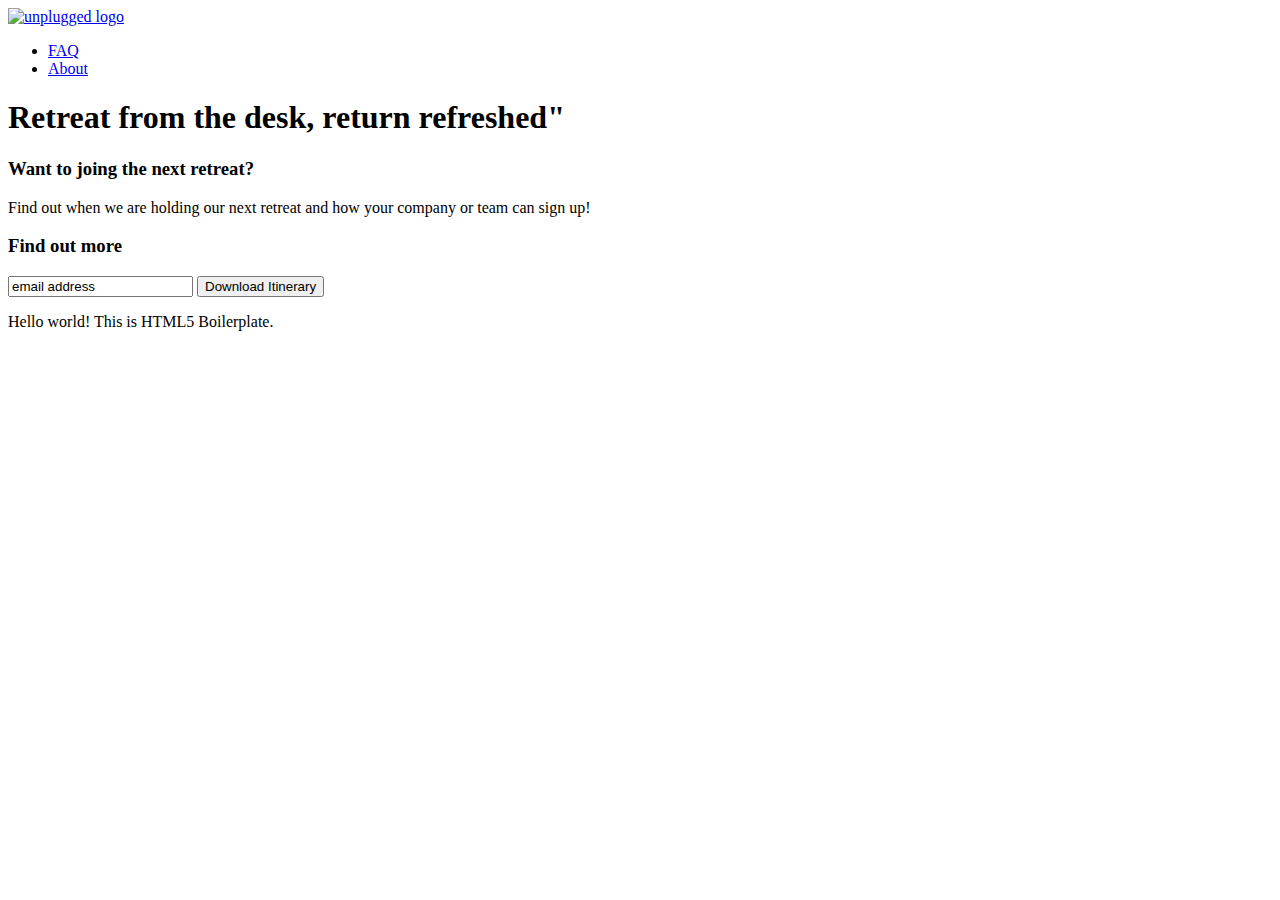
==== index.html @ 19c70c46 "Added basic site content" ====
<!doctype html>
<html class="no-js" lang="">

<head>
  <meta charset="utf-8">
  <title></title>
  <meta name="description" content="">
  <meta name="viewport" content="width=device-width, initial-scale=1, shrink-to-fit=no">

  <link rel="manifest" href="../site.webmanifest">
  <link rel="apple-touch-icon" href="../icon.png">
  <!-- Place favicon.ico in the root directory -->

  <link rel="stylesheet" href="../css/normalize.css">
  <link rel="stylesheet" href="../css/main.css">

  <meta name="theme-color" content="#fafafa">
</head>

<body>
  <header>
    <div class="content-wrapper">
      <a href="#"><img src="img/unplugged.logo.png" alt="unplugged logo"></a>
      <div class="header-divider"></div>
      <nav>
          <ul>
            <li><a href="faq/index.html" target="_blank">FAQ</a></li>
            <li><a href="about.index.html" target="_blank">About</a></li>
          </ul>
      </nav>
    </div>
  </header>

  <main>
    <section class="hero-area">
      <div class="content-wrapper">
        <h1>Retreat from the desk, return refreshed"</h1>
      </div>

    </section>

  <aside>

    <div class="content-wrapper">

      <div class="form-description">
        <h3>Want to joing the next retreat?</h3>
        <p>Find out when we are holding our next retreat and how your company or team can sign up!</p>
      </div>

      <div class="form">
        <h3>Find out more</h3>
        <input type="text" name="name" value="email address">
        <input type="button" value="Download Itinerary">
      </div>


    </div>
  </aside>
</main>

</main>

<footer>
  <div class="content-wrapper">
    <div class="footer-content">
      <div class="contact">
        <address>

        </address>
      </div>
    </div>
      <div class="social">
        <div class="social-icons">
          <p><a href=https://www.facebook.com/yoursite" target="_blank"></a></p>
        </div>
      </div>
    </div>
  </div>

  <div class="copyright">
  </div>
</footer>

  <!-- Add your site or application content here -->
  <p>Hello world! This is HTML5 Boilerplate.</p>
  <script src="../js/vendor/modernizr-3.11.2.min.js"></script>
  <script src="../js/plugins.js"></script>
  <script src="../js/main.js"></script>

  <!-- Google Analytics: change UA-XXXXX-Y to be your site's ID. -->
  <script>
    window.ga = function () { ga.q.push(arguments) }; ga.q = []; ga.l = +new Date;
    ga('create', 'UA-XXXXX-Y', 'auto'); ga('set', 'anonymizeIp', true); ga('set', 'transport', 'beacon'); ga('send', 'pageview')
  </script>
  <script src="https://www.google-analytics.com/analytics.js" async></script>
</body>

</html>
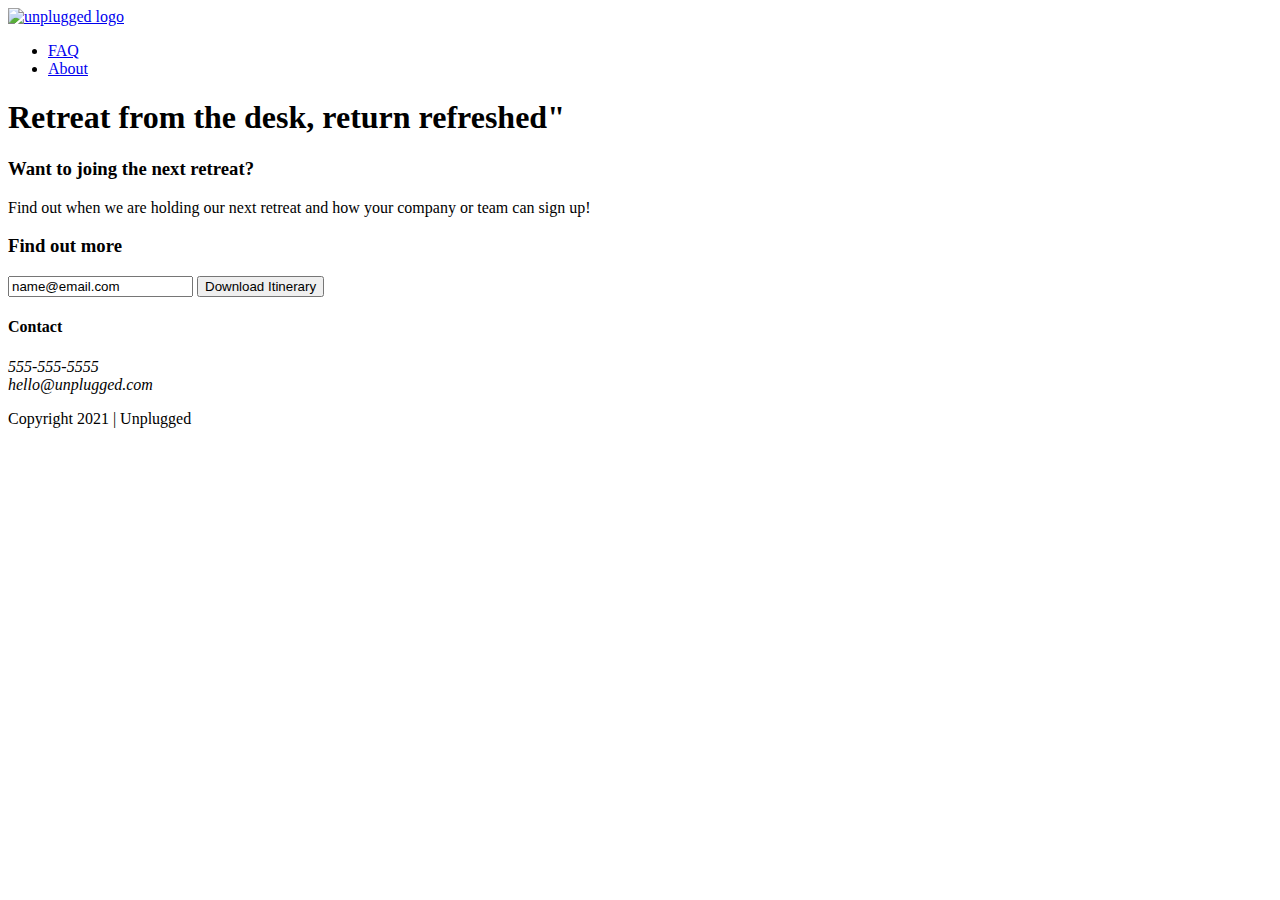
==== commit 52330668: "updated to match" ====
--- a/index.html
+++ b/index.html
@@ -3,7 +3,8 @@
 
 <head>
   <meta charset="utf-8">
-  <title></title>
+  <meta http-equiv="x-ua-compatible" content="ie=edge">
+  <title>Unplugged Retreat</title>
   <meta name="description" content="">
   <meta name="viewport" content="width=device-width, initial-scale=1, shrink-to-fit=no">
 
@@ -13,8 +14,6 @@
 
   <link rel="stylesheet" href="../css/normalize.css">
   <link rel="stylesheet" href="../css/main.css">
-
-  <meta name="theme-color" content="#fafafa">
 </head>
 
 <body>
@@ -50,14 +49,13 @@
 
       <div class="form">
         <h3>Find out more</h3>
-        <input type="text" name="name" value="email address">
+        <input type="text" name="name" value="name@email.com">
         <input type="button" value="Download Itinerary">
       </div>
 
 
     </div>
   </aside>
-</main>
 
 </main>
 
@@ -65,25 +63,37 @@
   <div class="content-wrapper">
     <div class="footer-content">
       <div class="contact">
+        <h4>Contact</h4>
         <address>
-
+          <p>
+            555-555-5555<br>
+            hello@unplugged.com
+          </p>
         </address>
       </div>
-    </div>
       <div class="social">
+        <h4<Social</h4>
         <div class="social-icons">
-          <p><a href=https://www.facebook.com/yoursite" target="_blank"></a></p>
+          <p>
+            <a href="https://www.facebook.com/Skillcrush/" target="_blank"></a>
+          </p>
+          <p>
+            <a href="https://twitter.com/Skillcrush" target="_blank"></a>
+          </p>
+          <p>
+            <a href="https://www.instagram.com/skillcrush/" target="_blank"></a>
+          </p>
         </div>
       </div>
     </div>
   </div>
 
   <div class="copyright">
+    <p>Copyright 2021 | Unplugged</p>
   </div>
 </footer>
 
   <!-- Add your site or application content here -->
-  <p>Hello world! This is HTML5 Boilerplate.</p>
   <script src="../js/vendor/modernizr-3.11.2.min.js"></script>
   <script src="../js/plugins.js"></script>
   <script src="../js/main.js"></script>
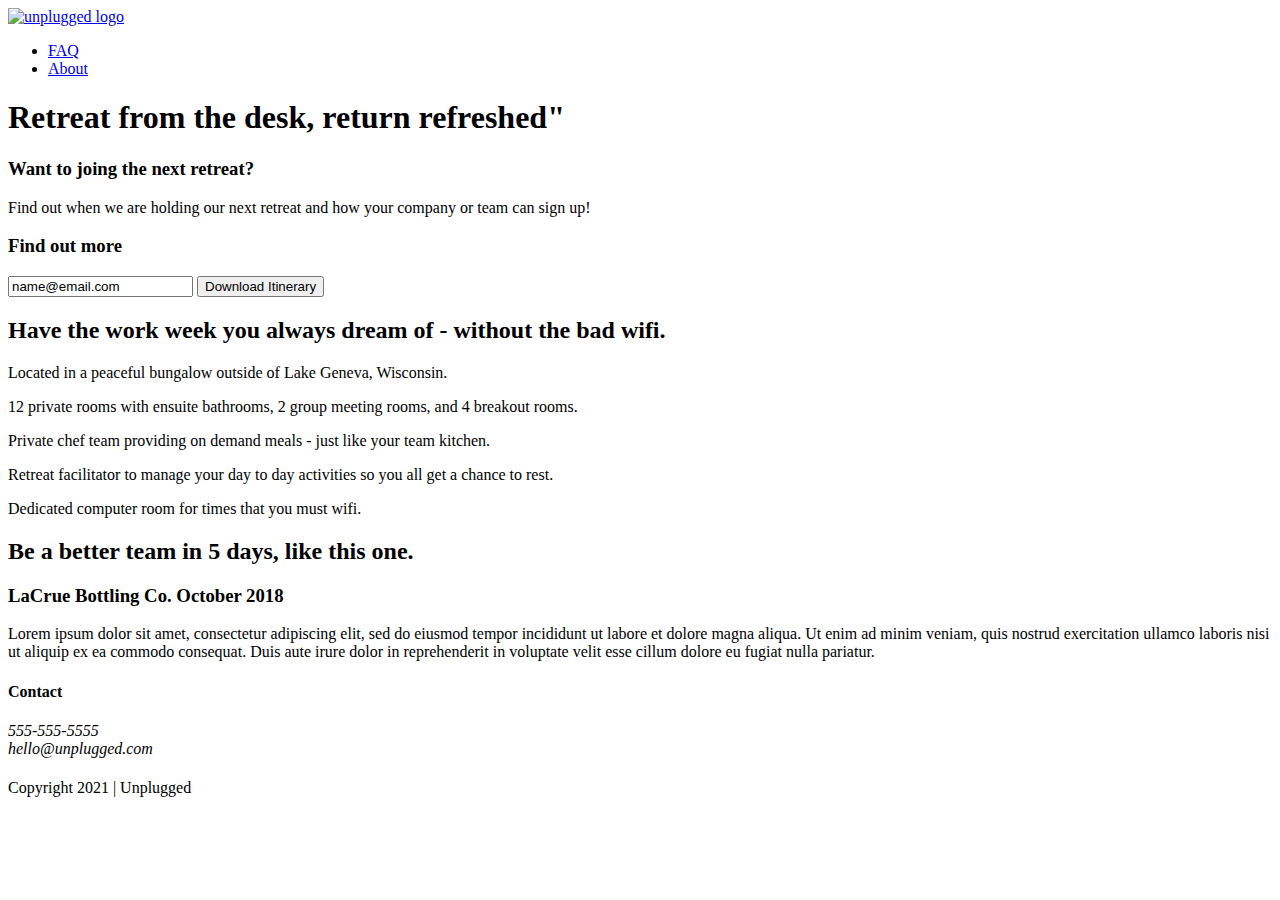
==== commit 8b058c71: "updated about page" ====
--- a/index.html
+++ b/index.html
@@ -10,7 +10,6 @@
 
   <link rel="manifest" href="../site.webmanifest">
   <link rel="apple-touch-icon" href="../icon.png">
-  <!-- Place favicon.ico in the root directory -->
 
   <link rel="stylesheet" href="../css/normalize.css">
   <link rel="stylesheet" href="../css/main.css">
@@ -19,7 +18,8 @@
 <body>
   <header>
     <div class="content-wrapper">
-      <a href="#"><img src="img/unplugged.logo.png" alt="unplugged logo"></a>
+      <a href="#">
+        <img src="" alt="unplugged logo"></a>
       <div class="header-divider"></div>
       <nav>
           <ul>
@@ -35,27 +35,80 @@
       <div class="content-wrapper">
         <h1>Retreat from the desk, return refreshed"</h1>
       </div>
-
     </section>
 
   <aside>
-
     <div class="content-wrapper">
-
       <div class="form-description">
         <h3>Want to joing the next retreat?</h3>
         <p>Find out when we are holding our next retreat and how your company or team can sign up!</p>
       </div>
-
       <div class="form">
         <h3>Find out more</h3>
         <input type="text" name="name" value="name@email.com">
         <input type="button" value="Download Itinerary">
       </div>
-
-
     </div>
   </aside>
+
+  <section class="features">
+    <div class="content-wrapper">
+      <h2>Have the work week you always dream of - without the bad wifi.</h2>
+      <div class="features-items">
+        <article>
+          <p class="fontawesome-icon">
+          </p>
+          <p class="features-item-description">
+            Located in a peaceful bungalow outside of Lake Geneva, Wisconsin.
+          </p>
+        </article>
+      <article>
+        <p class="fontawesome-icon">
+        </p>
+        <p class="features-item-description">
+          12 private rooms with ensuite bathrooms, 2 group meeting rooms, and 4 breakout rooms.
+        </p>
+      </article>
+        <p class="fontawesome-icon">
+        </p>
+        <p class="features-item-description">
+          Private chef team providing on demand meals - just like your team kitchen.
+        </p>
+      </article>
+      <article>
+        <p class="fontawesome-icon">
+        </p>
+        <p class="features-item-description">
+          Retreat facilitator to manage your day to day activities so you all get a chance to rest.
+        </p>
+      </article>
+      <article>
+        <p class="fontawesome-icon">
+        </p>
+        <p class="features-item-description">
+          Dedicated computer room for times that you must wifi.
+        </p>
+      </article>
+    </div>
+  </div>
+</section>
+
+<section-class="reviews">
+  <div class="content-wrapper">
+    <h2>Be a better team in 5 days, like this one.</h2>
+    <article>
+      <div>
+        <h3>LaCrue Bottling Co. October 2018</h3>
+        <p>
+          Lorem ipsum dolor sit amet, consectetur adipiscing elit, sed do eiusmod tempor incididunt ut labore et
+          dolore magna aliqua. Ut enim ad minim veniam, quis nostrud exercitation ullamco laboris nisi ut aliquip
+          ex ea commodo consequat. Duis aute irure dolor in reprehenderit in voluptate velit esse cillum dolore eu
+          fugiat nulla pariatur.
+        </p>
+      </div>
+    </article>
+  </div>
+</section>
 
 </main>
 
@@ -72,7 +125,7 @@
         </address>
       </div>
       <div class="social">
-        <h4<Social</h4>
+        <h4><Social</h4>
         <div class="social-icons">
           <p>
             <a href="https://www.facebook.com/Skillcrush/" target="_blank"></a>
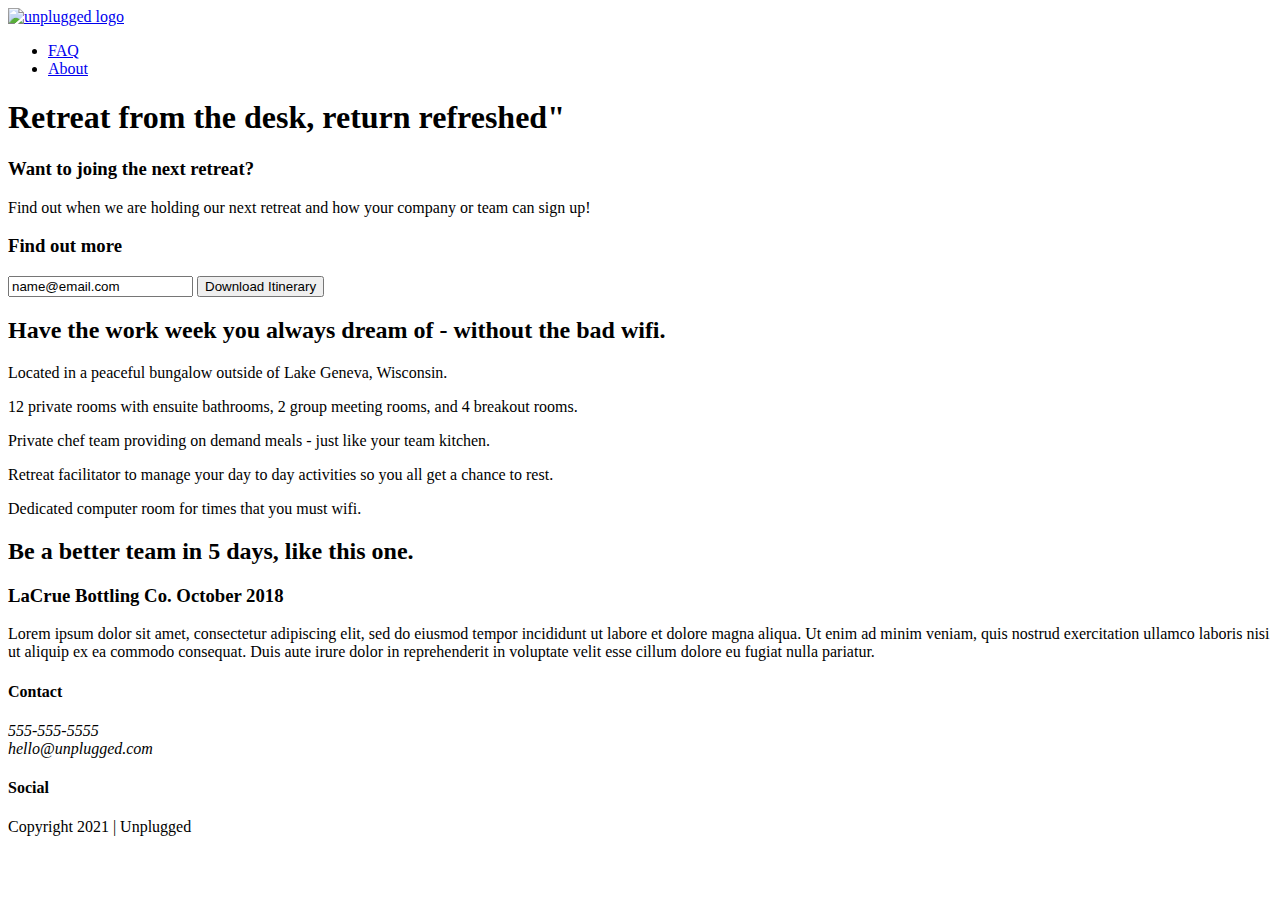
==== commit aa1bfda7: "updated index" ====
--- a/index.html
+++ b/index.html
@@ -125,7 +125,7 @@
         </address>
       </div>
       <div class="social">
-        <h4><Social</h4>
+        <h4>Social</h4>
         <div class="social-icons">
           <p>
             <a href="https://www.facebook.com/Skillcrush/" target="_blank"></a>
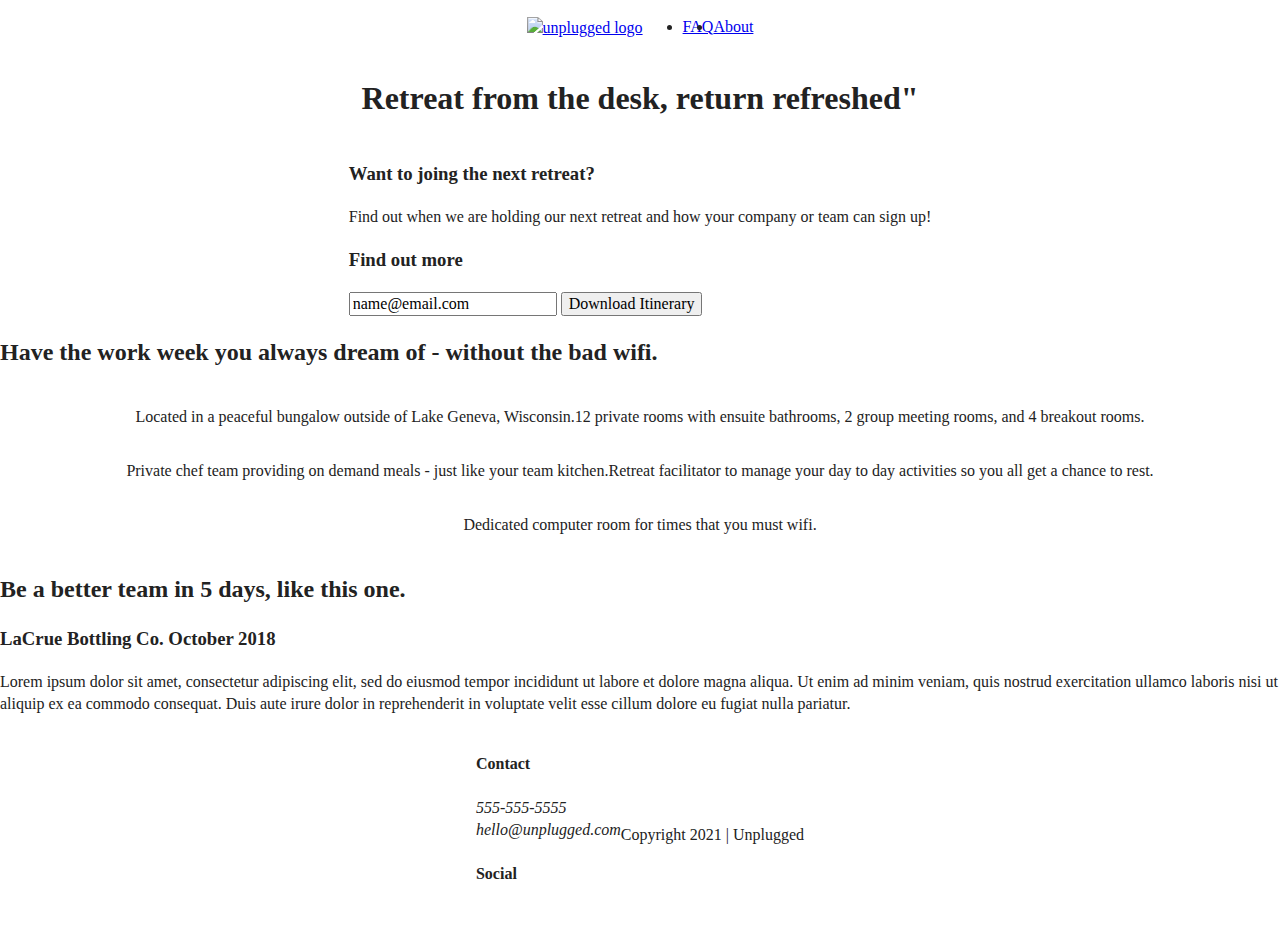
==== commit 2c3cb4e7: "updated index.html" ====
--- a/index.html
+++ b/index.html
@@ -8,11 +8,11 @@
   <meta name="description" content="">
   <meta name="viewport" content="width=device-width, initial-scale=1, shrink-to-fit=no">
 
-  <link rel="manifest" href="../site.webmanifest">
-  <link rel="apple-touch-icon" href="../icon.png">
+  <link rel="manifest" href="site.webmanifest">
+  <link rel="apple-touch-icon" href="icon.png">
 
-  <link rel="stylesheet" href="../css/normalize.css">
-  <link rel="stylesheet" href="../css/main.css">
+  <link rel="stylesheet" href="css/normalize.css">
+  <link rel="stylesheet" href="css/main.css">
 </head>
 
 <body>
@@ -146,17 +146,29 @@
   </div>
 </footer>
 
-  <!-- Add your site or application content here -->
-  <script src="../js/vendor/modernizr-3.11.2.min.js"></script>
-  <script src="../js/plugins.js"></script>
-  <script src="../js/main.js"></script>
+
+  <script src="js/vendor/modernizr-3.6.0.min.js"></script>
+  <script src="https://code.jquery.com/jquery-3.3.1.min.js" integrity="sha256-FgpCb/KJQlLNfOu91ta32o/NMZxltwRo8QtmkMRdAu8="
+    crossorigin="anonymous"></script>
+  <script>
+    window.jQuery || document.write('<script src="js/vendor/jquery-3.3.1.min.js"><\/script>')
+
+  </script>
+  <script src="js/plugins.js"></script>
+  <script src="js/main.js"></script>
 
   <!-- Google Analytics: change UA-XXXXX-Y to be your site's ID. -->
   <script>
-    window.ga = function () { ga.q.push(arguments) }; ga.q = []; ga.l = +new Date;
-    ga('create', 'UA-XXXXX-Y', 'auto'); ga('set', 'anonymizeIp', true); ga('set', 'transport', 'beacon'); ga('send', 'pageview')
+    window.ga = function () {
+      ga.q.push(arguments)
+    };
+    ga.q = [];
+    ga.l = +new Date;
+    ga('create', 'UA-XXXXX-Y', 'auto');
+    ga('send', 'pageview')
+
   </script>
-  <script src="https://www.google-analytics.com/analytics.js" async></script>
+  <script src="https://www.google-analytics.com/analytics.js" async defer></script>
 </body>
 
 </html>
--- a/css/main.css
+++ b/css/main.css
@@ -0,0 +1,384 @@
+/*! HTML5 Boilerplate v6.1.0 | MIT License | https://html5boilerplate.com/ */
+
+/*
+ * What follows is the result of much research on cross-browser styling.
+ * Credit left inline and big thanks to Nicolas Gallagher, Jonathan Neal,
+ * Kroc Camen, and the H5BP dev community and team.
+ */
+
+/* ==========================================================================
+   Base styles: opinionated defaults
+   ========================================================================== */
+
+html {
+  color: #222;
+  font-size: 1em;
+  line-height: 1.4;
+}
+
+/*
+ * Remove text-shadow in selection highlight:
+ * https://twitter.com/miketaylr/status/12228805301
+ *
+ * Vendor-prefixed and regular ::selection selectors cannot be combined:
+ * https://stackoverflow.com/a/16982510/7133471
+ *
+ * Customize the background color to match your design.
+ */
+
+::-moz-selection {
+  background: #b3d4fc;
+  text-shadow: none;
+}
+
+::selection {
+  background: #b3d4fc;
+  text-shadow: none;
+}
+
+/*
+ * A better looking default horizontal rule
+ */
+
+hr {
+  display: block;
+  height: 1px;
+  border: 0;
+  border-top: 1px solid #ccc;
+  margin: 1em 0;
+  padding: 0;
+}
+
+/*
+ * Remove the gap between audio, canvas, iframes,
+ * images, videos and the bottom of their containers:
+ * https://github.com/h5bp/html5-boilerplate/issues/440
+ */
+
+audio,
+canvas,
+iframe,
+img,
+svg,
+video {
+  vertical-align: middle;
+}
+
+/*
+ * Remove default fieldset styles.
+ */
+
+fieldset {
+  border: 0;
+  margin: 0;
+  padding: 0;
+}
+
+/*
+ * Allow only vertical resizing of textareas.
+ */
+
+textarea {
+  resize: vertical;
+}
+
+/* ==========================================================================
+   Browser Upgrade Prompt
+   ========================================================================== */
+
+.browserupgrade {
+  margin: 0.2em 0;
+  background: #ccc;
+  color: #000;
+  padding: 0.2em 0;
+}
+
+/* ==========================================================================
+   Author's custom styles
+   ========================================================================== */
+
+/* -------------------- Base Header - Footer Styles -------------------- */
+
+header,
+footer {
+  display: flex;
+  justify-content: center;
+  align-items: center;
+  flex-flow: row wrap;
+}
+
+header .content-wrapper {
+  display: flex;
+  justify-content: center;
+  align-items: center;
+  flex-flow: row wrap;
+}
+
+header nav {
+  display: flex;
+  justify-content: space-around;
+  align-items: center;
+  flex-flow: row wrap;
+}
+
+header nav ul {
+  display: flex;
+  justify-content: space-around;
+}
+
+footer .social-icons {
+  display: flex;
+  justify-content: space-around;
+  align-items: center;
+}
+
+footer .social-icons p {
+  display: flex;
+  justify-content: center;
+  align-items: center;
+}
+
+
+/* -------------------- Mobile Styles - Homepage -------------------- */
+
+/* Hero Area */
+
+.hero-area {
+  display: flex;
+  justify-content: center;
+  flex-flow: row wrap;
+}
+
+/* Aside */
+
+aside {
+  display: flex;
+  justify-content: center;
+  align-items: center;
+  flex-flow: row wrap;
+}
+
+/* Features */
+
+.features {
+  display: flex;
+  justify-content: center;
+  flex-flow: row wrap;
+}
+
+.features .features-items {
+  display: flex;
+  justify-content: center;
+  align-items: center;
+  flex-flow: row wrap;
+}
+
+/* Reviews */
+
+.reviews {
+  display: flex;
+  justify-content: center;
+  flex-flow: row wrap;
+}
+
+/* ==========================================================================
+   About Page
+   ========================================================================== */
+
+.mission {
+  display: flex;
+  justify-content: center;
+  align-items: center;
+  flex-flow: row wrap;
+}
+
+.contact-section {
+  display: flex;
+  justify-content: center;
+  align-items: center;
+  flex-flow: row wrap;
+}
+
+/* ==========================================================================
+   FAQ Page
+   ========================================================================== */
+
+.faq {
+  display: flex;
+  justify-content: center;
+  align-items: center;
+  flex-flow: row wrap;
+}
+
+.faq .content-wrapper {
+  display: flex;
+  justify-content: center;
+  align-items: center;
+  flex-flow: row wrap;
+}
+
+/* ==========================================================================
+   Helper classes
+   ========================================================================== */
+
+/*
+ * Hide visually and from screen readers
+ */
+
+.hidden {
+  display: none !important;
+}
+
+/*
+ * Hide only visually, but have it available for screen readers:
+ * https://snook.ca/archives/html_and_css/hiding-content-for-accessibility
+ *
+ * 1. For long content, line feeds are not interpreted as spaces and small width
+ *    causes content to wrap 1 word per line:
+ *    https://medium.com/@jessebeach/beware-smushed-off-screen-accessible-text-5952a4c2cbfe
+ */
+
+.visuallyhidden {
+  border: 0;
+  clip: rect(0 0 0 0);
+  height: 1px;
+  margin: -1px;
+  overflow: hidden;
+  padding: 0;
+  position: absolute;
+  width: 1px;
+  white-space: nowrap;
+  /* 1 */
+}
+
+/*
+ * Extends the .visuallyhidden class to allow the element
+ * to be focusable when navigated to via the keyboard:
+ * https://www.drupal.org/node/897638
+ */
+
+.visuallyhidden.focusable:active,
+.visuallyhidden.focusable:focus {
+  clip: auto;
+  height: auto;
+  margin: 0;
+  overflow: visible;
+  position: static;
+  width: auto;
+  white-space: inherit;
+}
+
+/*
+ * Hide visually and from screen readers, but maintain layout
+ */
+
+.invisible {
+  visibility: hidden;
+}
+
+/*
+ * Clearfix: contain floats
+ *
+ * For modern browsers
+ * 1. The space content is one way to avoid an Opera bug when the
+ *    `contenteditable` attribute is included anywhere else in the document.
+ *    Otherwise it causes space to appear at the top and bottom of elements
+ *    that receive the `clearfix` class.
+ * 2. The use of `table` rather than `block` is only necessary if using
+ *    `:before` to contain the top-margins of child elements.
+ */
+
+.clearfix:before,
+.clearfix:after {
+  content: " ";
+  /* 1 */
+  display: table;
+  /* 2 */
+}
+
+.clearfix:after {
+  clear: both;
+}
+
+/* ==========================================================================
+   EXAMPLE Media Queries for Responsive Design.
+   These examples override the primary ('mobile first') styles.
+   Modify as content requires.
+   ========================================================================== */
+
+@media only screen and (min-width: 35em) {
+  /* Style adjustments for viewports that meet the condition */
+}
+
+@media print,
+(-webkit-min-device-pixel-ratio: 1.25),
+(min-resolution: 1.25dppx),
+(min-resolution: 120dpi) {
+  /* Style adjustments for high resolution devices */
+}
+
+/* ==========================================================================
+   Print styles.
+   Inlined to avoid the additional HTTP request:
+   https://www.phpied.com/delay-loading-your-print-css/
+   ========================================================================== */
+
+@media print {
+  *,
+  *:before,
+  *:after {
+    background: transparent !important;
+    color: #000 !important;
+    /* Black prints faster */
+    -webkit-box-shadow: none !important;
+    box-shadow: none !important;
+    text-shadow: none !important;
+  }
+  a,
+  a:visited {
+    text-decoration: underline;
+  }
+  a[href]:after {
+    content: " (" attr(href) ")";
+  }
+  abbr[title]:after {
+    content: " (" attr(title) ")";
+  }
+  /*
+     * Don't show links that are fragment identifiers,
+     * or use the `javascript:` pseudo protocol
+     */
+  a[href^="#"]:after,
+  a[href^="javascript:"]:after {
+    content: "";
+  }
+  pre {
+    white-space: pre-wrap !important;
+  }
+  pre,
+  blockquote {
+    border: 1px solid #999;
+    page-break-inside: avoid;
+  }
+  /*
+     * Printing Tables:
+     * http://css-discuss.incutio.com/wiki/Printing_Tables
+     */
+  thead {
+    display: table-header-group;
+  }
+  tr,
+  img {
+    page-break-inside: avoid;
+  }
+  p,
+  h2,
+  h3 {
+    orphans: 3;
+    widows: 3;
+  }
+  h2,
+  h3 {
+    page-break-after: avoid;
+  }
+}
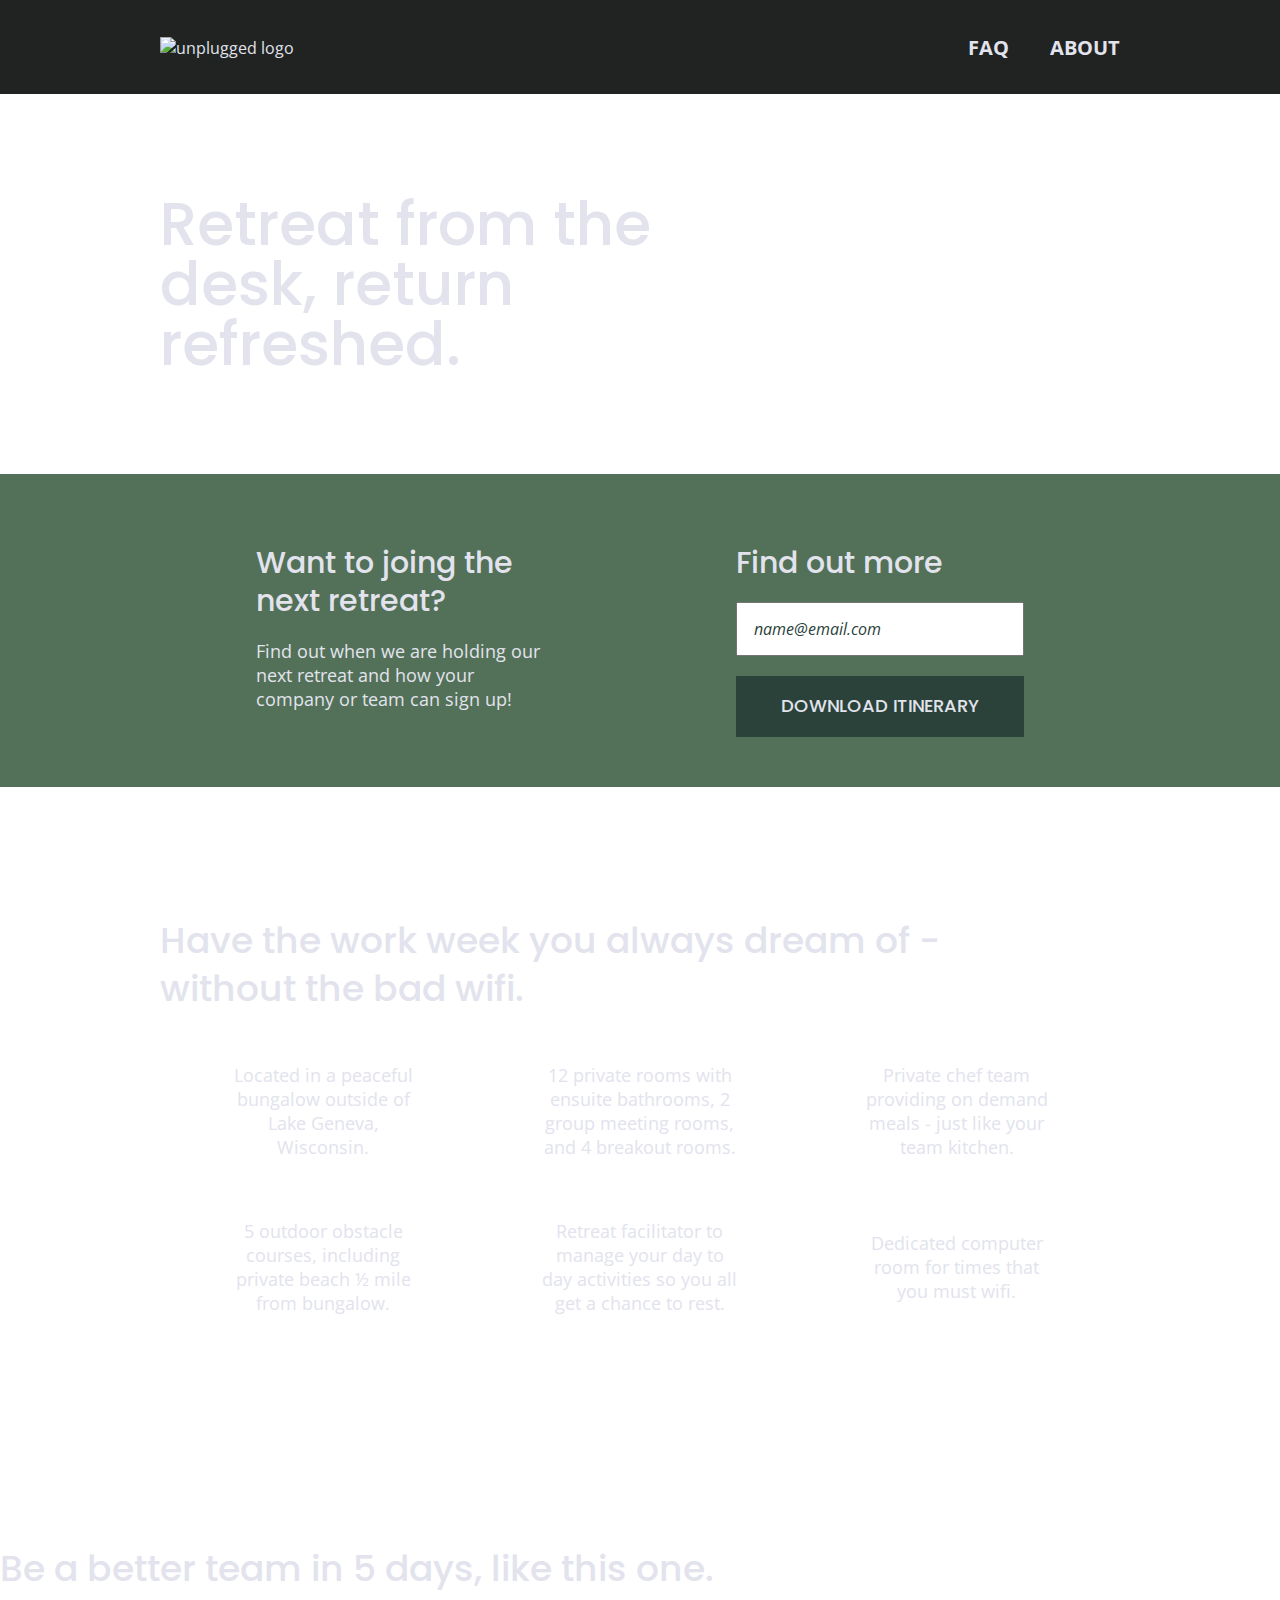
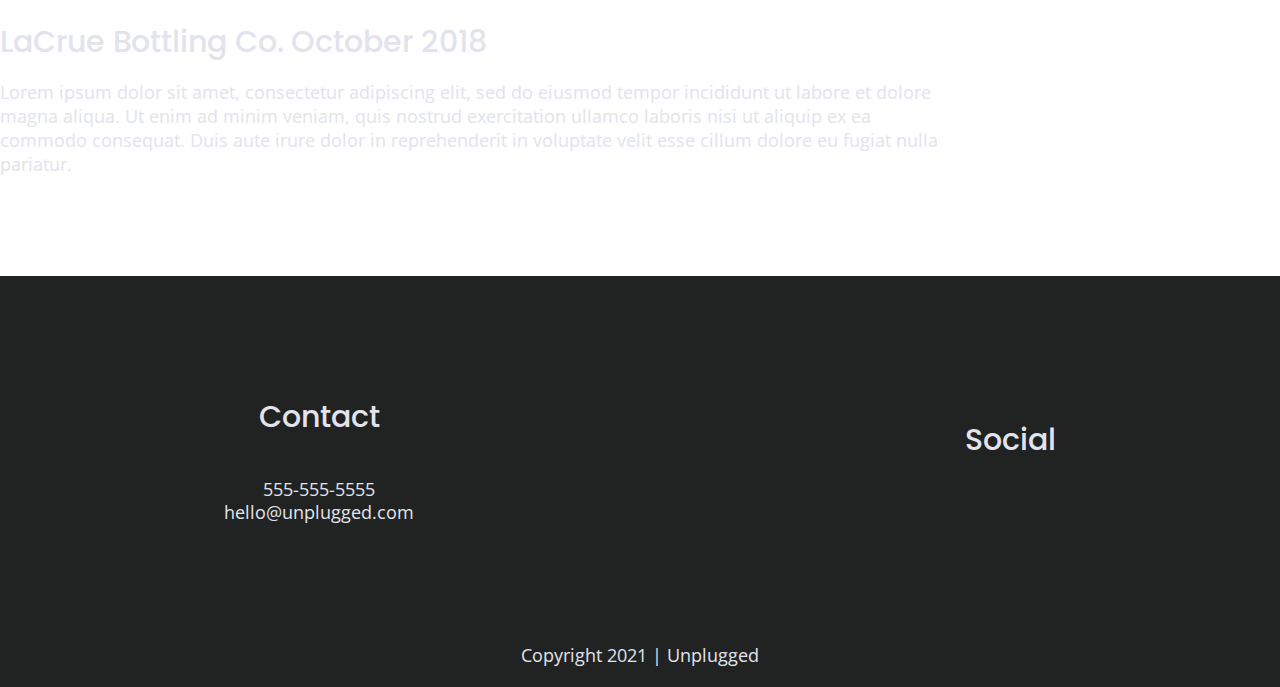
==== commit 2b87325b: "Adding Images" ====
--- a/index.html
+++ b/index.html
@@ -10,7 +10,9 @@
 
   <link rel="manifest" href="site.webmanifest">
   <link rel="apple-touch-icon" href="icon.png">
-
+  <!-- Place favicon.ico in the root directory -->
+  <!-- Google Fonts -->
+  <link href="https://fonts.googleapis.com/css?family=Open+Sans:400,700|Poppins:500,700" rel="stylesheet">
   <link rel="stylesheet" href="css/normalize.css">
   <link rel="stylesheet" href="css/main.css">
 </head>
@@ -19,21 +21,23 @@
   <header>
     <div class="content-wrapper">
       <a href="#">
-        <img src="" alt="unplugged logo"></a>
+        <img src="" alt="unplugged logo">
+      </a>
       <div class="header-divider"></div>
       <nav>
           <ul>
             <li><a href="faq/index.html" target="_blank">FAQ</a></li>
-            <li><a href="about.index.html" target="_blank">About</a></li>
+            <li><a href="about/index.html" target="_blank">About</a></li>
           </ul>
       </nav>
     </div>
   </header>
 
   <main>
+
     <section class="hero-area">
       <div class="content-wrapper">
-        <h1>Retreat from the desk, return refreshed"</h1>
+        <h1>Retreat from the desk, return refreshed.</h1>
       </div>
     </section>
 
@@ -48,7 +52,7 @@
         <input type="text" name="name" value="name@email.com">
         <input type="button" value="Download Itinerary">
       </div>
-    </div>
+    </div> <!-- aside content wrapper ends -->
   </aside>
 
   <section class="features">
@@ -62,25 +66,33 @@
             Located in a peaceful bungalow outside of Lake Geneva, Wisconsin.
           </p>
         </article>
-      <article>
-        <p class="fontawesome-icon">
-        </p>
-        <p class="features-item-description">
-          12 private rooms with ensuite bathrooms, 2 group meeting rooms, and 4 breakout rooms.
-        </p>
-      </article>
-        <p class="fontawesome-icon">
-        </p>
-        <p class="features-item-description">
-          Private chef team providing on demand meals - just like your team kitchen.
-        </p>
-      </article>
-      <article>
-        <p class="fontawesome-icon">
-        </p>
-        <p class="features-item-description">
-          Retreat facilitator to manage your day to day activities so you all get a chance to rest.
-        </p>
+        <article>
+          <p class="fontawesome-icon">
+          </p>
+          <p class="features-item-description">
+            12 private rooms with ensuite bathrooms, 2 group meeting rooms, and 4 breakout rooms.
+          </p>
+        </article>
+        <article>
+          <p class="fontawesome-icon">
+          </p>
+          <p class="features-item-description">
+            Private chef team providing on demand meals - just like your team kitchen.
+          </p>
+        </article>
+        <article>
+          <p class="fontawesome-icon">
+          </p>
+          <p class="features-item-description">
+            5 outdoor obstacle courses, including private beach ½ mile from bungalow.
+          </p>
+        </article>
+        <article>
+          <p class="fontawesome-icon">
+          </p>
+          <p class="features-item-description">
+            Retreat facilitator to manage your day to day activities so you all get a chance to rest.
+          </p>
       </article>
       <article>
         <p class="fontawesome-icon">
@@ -110,7 +122,7 @@
   </div>
 </section>
 
-</main>
+</main> <!-- main wrapper -->
 
 <footer>
   <div class="content-wrapper">
@@ -138,9 +150,9 @@
           </p>
         </div>
       </div>
-    </div>
+    </div> <!-- footer content ends -->
   </div>
-
+  <!--footer content-wrapper ends-->
   <div class="copyright">
     <p>Copyright 2021 | Unplugged</p>
   </div>
--- a/css/main.css
+++ b/css/main.css
@@ -97,24 +97,92 @@
    Author's custom styles
    ========================================================================== */
 
+/* General Styles */
+
+html {
+	font-size: 16px;
+}
+
+body {
+  font-size: 1em;
+  font-family: 'Open Sans', sans-serif;
+  color: #e2e3ed;
+  text-align: left;
+}
+
+ul,
+ol {
+  list-style-type: none;
+}
+
+a {
+  color: #e2e3ed;
+  text-decoration: none;
+}
+
+h2 {
+  font-family: 'Poppins', sans-serif;
+  font-weight: 500;
+  font-size: 1.875em;
+}
+
+h3,
+h4 {
+  font-family: 'Poppins', sans-serif;
+  font-weight: 500;
+  font-size: 1.125em;
+  margin: 20px 0;
+}
+
+p {
+  font-size: .875em;
+  line-height: 1.285;
+}
+
+address {
+ font-style: normal;
+}
+
+.content-wrapper {
+  width: 90%;
+  margin: 50px 0;
+}
+
 /* -------------------- Base Header - Footer Styles -------------------- */
 
 header,
 footer {
-  display: flex;
-  justify-content: center;
-  align-items: center;
-  flex-flow: row wrap;
+  background-color: #202322;
+  display: flex;
+  justify-content: center;
+  align-items: center;
+  flex-flow: row wrap;
+}
+
+header {
+  padding: 15px 0;
 }
 
 header .content-wrapper {
-  display: flex;
-  justify-content: center;
-  align-items: center;
-  flex-flow: row wrap;
+  margin: 0;
+  display: flex;
+  justify-content: center;
+  align-items: center;
+  flex-flow: row wrap;
+}
+
+.header-divider {
+  background: #3a3a3a;
+  height: 1px;
+  width: 100%;
+  margin: 10px 0 20px 0;
 }
 
 header nav {
+  width: 60%;
+  font-size: 1.125em;
+  font-weight: 700;
+  text-transform: uppercase;
   display: flex;
   justify-content: space-around;
   align-items: center;
@@ -122,10 +190,33 @@
 }
 
 header nav ul {
+  width: 100%;
   display: flex;
   justify-content: space-around;
 }
 
+header nav ul li {
+  font-size: 1.125em;
+}
+
+footer {
+  text-align: center;
+  flex-direction: column;
+}
+
+footer p {
+  margin: 0;
+}
+
+footer .content-wrapper {
+  width: 55%;
+  margin: 50px 0;
+}
+
+footer .contact {
+  margin-bottom: 50px;
+}
+
 footer .social-icons {
   display: flex;
   justify-content: space-around;
@@ -138,6 +229,9 @@
   align-items: center;
 }
 
+footer .copyright {
+  margin: 20px 0;
+}
 
 /* -------------------- Mobile Styles - Homepage -------------------- */
 
@@ -149,13 +243,47 @@
   flex-flow: row wrap;
 }
 
+.hero-area h1 {
+  font-size: 2.25em;
+  font-family: 'Poppins', Helvetica, Arial, sans-serif;
+  font-weight: 500;
+  line-height: 1.2;
+}
+
 /* Aside */
 
 aside {
-  display: flex;
-  justify-content: center;
-  align-items: center;
-  flex-flow: row wrap;
+  background-color: #527158;
+  display: flex;
+  justify-content: center;
+  align-items: center;
+  flex-flow: row wrap;
+}
+
+aside .form{
+  margin-top: 30px;
+}
+
+input[type=text] {
+  box-sizing: border-box;
+  width: 100%;
+  color: #2a423a;
+  font-style: italic;
+  padding: 1em;
+}
+
+input[type=button] {
+  width: 100%;
+  padding: 20px 0;
+  margin-top: 20px;
+  background-color: #2a423a;
+  font-family: 'Poppins', Helvetica, Arial, sans-serif;
+  font-weight: 500;
+  font-size: 1.125em;
+  color: #e2e3ed;
+  border: none;
+  text-align: center;
+  text-transform: uppercase;
 }
 
 /* Features */
@@ -166,6 +294,15 @@
   flex-flow: row wrap;
 }
 
+.features h2 {
+  margin-bottom: 60px;
+}
+
+.features article {
+  width: 63%;
+  margin: 30px 0;
+}
+
 .features .features-items {
   display: flex;
   justify-content: center;
@@ -173,12 +310,28 @@
   flex-flow: row wrap;
 }
 
+.features p {
+  text-align: center;
+  margin: 0;
+}
+
 /* Reviews */
 
 .reviews {
-  display: flex;
-  justify-content: center;
-  flex-flow: row wrap;
+  background-color: #2a423a;
+  display: flex;
+  justify-content: center;
+  flex-flow: row wrap;
+}
+
+.reviews h2 {
+  margin-bottom: 40px;
+  line-height: 1;
+}
+
+.reviews h3 {
+  width: 55%;
+  margin: 20px 0;
 }
 
 /* ==========================================================================
@@ -186,6 +339,7 @@
    ========================================================================== */
 
 .mission {
+  background-color: #527158;
   display: flex;
   justify-content: center;
   align-items: center;
@@ -193,10 +347,15 @@
 }
 
 .contact-section {
-  display: flex;
-  justify-content: center;
-  align-items: center;
-  flex-flow: row wrap;
+  background-color: #2a423a;
+  display: flex;
+  justify-content: center;
+  align-items: center;
+  flex-flow: row wrap;
+}
+
+.contact-content p {
+  margin: 0;
 }
 
 /* ==========================================================================
@@ -204,6 +363,7 @@
    ========================================================================== */
 
 .faq {
+  background-color: #527158;
   display: flex;
   justify-content: center;
   align-items: center;
@@ -211,10 +371,24 @@
 }
 
 .faq .content-wrapper {
-  display: flex;
-  justify-content: center;
-  align-items: center;
-  flex-flow: row wrap;
+  margin: 50px 0 0 0;
+  display: flex;
+  justify-content: center;
+  align-items: center;
+  flex-flow: row wrap;
+}
+
+.faq h2 {
+  margin-bottom: 40px;
+  line-height: 1;
+}
+
+.faq-content {
+  margin-bottom: 50px;
+}
+
+.faq-content h4 {
+  line-height: 1.333;
 }
 
 /* ==========================================================================
@@ -306,15 +480,286 @@
    Modify as content requires.
    ========================================================================== */
 
-@media only screen and (min-width: 35em) {
-  /* Style adjustments for viewports that meet the condition */
-}
-
-@media print,
-(-webkit-min-device-pixel-ratio: 1.25),
-(min-resolution: 1.25dppx),
-(min-resolution: 120dpi) {
-  /* Style adjustments for high resolution devices */
+@media only screen and (min-width:768px) {
+  /*Tablet styles here*/
+
+  /* General styles */
+  .content-wrapper {
+    max-width: 640px;
+    margin: 100px 0;
+  }
+
+  h2 {
+    font-size: 2.25em;
+    line-height: 1.333;
+}
+
+h3 {
+    font-size: 1.5em;
+    line-height: 1.25;
+}
+
+  /* Header */
+  header {
+    justify-content: space-around;
+    padding: 33px 0;
+  }
+
+  header .content-wrapper {
+    width: 100%;
+    justify-content: space-between;
+  }
+
+  header figure {
+    width: 30%;
+  }
+
+  header nav {
+    width: 20%;
+  }
+
+  header nav ul {
+    justify-content: space-between;
+  }
+
+  .header-divider {
+    display: none;
+  }
+  /* Hero Area */
+
+  .hero-area h1 {
+    font-size: 3em;
+    line-height: 1;
+    margin: 0;
+}
+
+  /* Aside */
+  aside .content-wrapper {
+    margin: 50px 0;
+    display: flex;
+    justify-content: space-between;
+    flex-flow: row wrap;
+  }
+
+  aside .content-wrapper .form-description,
+  aside .content-wrapper .form {
+    width: 40%;
+    margin: 0;
+  }
+
+  /* Features */
+
+  .features h2 {
+    margin-bottom: 20px;
+  }
+
+  .features article {
+    display: flex;
+    justify-content: center;
+    align-items: center;
+    flex-flow: column wrap;
+    flex-basis: 50%;
+  }
+
+  .features .features-item-description {
+    width: 62%;
+  }
+
+  /* Reviews */
+  .reviews article {
+    display: flex;
+    justify-content: space-between;
+  }
+
+  .reviews h2 {
+    width: 85%;
+  }
+
+  .reviews article div {
+    width: 49%;
+  }
+
+  .reviews h3 {
+    width: 75%;
+    margin: 0;
+}
+  /* Footer */
+  footer .content-wrapper {
+    width: 65%;
+    margin: 100px 0;
+  }
+
+  footer .footer-content {
+    display: flex;
+    justify-content: space-between;
+    align-items: center;
+    flex-direction: row;
+  }
+
+  footer .contact {
+    margin-bottom: 0;
+  }
+
+  footer h4 {
+    font-size: 1.5em;
+    margin-bottom: 40px;
+  }
+
+  footer p {
+      line-height: 1.285;
+  }
+
+  footer .copyright {
+    width: 100%;
+  }
+
+  /* ==========================================================================
+   About Page
+   ========================================================================== */
+
+  .mission-content {
+    display: flex;
+    justify-content: space-between;
+    align-items: center;
+    padding-top: 20px;
+  }
+
+  .mission-content p {
+    width: 45%;
+  }
+
+  .contact-section .content-wrapper h2 {
+    width: 80%;
+  }
+
+  .contact-content {
+    display: flex;
+    justify-content: space-between;
+    align-items: flex-start;
+  }
+
+  .contact-content h4 {
+    font-size: 1.5em;
+  }
+
+  /* ==========================================================================
+   FAQ Page
+   ========================================================================== */
+
+  .faq .content-wrapper {
+    justify-content: space-between;
+  }
+
+  .faq-content {
+    flex-basis: 45%;
+  }
+
+  .faq h2 {
+    width: 100%;
+  }
+
+  .faq h4,
+  .faq p {
+      font-size: .875em;
+      line-height: 1.125;
+  }
+}
+
+@media only screen and (min-width:1200px) {
+  /*Desktop styles here*/
+
+  header {
+    padding: 15px 0;
+  }
+
+  .content-wrapper {
+    max-width: 960px;
+  }
+
+  h2 {
+    font-size: 2.25em;
+  }
+
+  h3,
+  h4 {
+      font-size: 1.875em;
+  }
+
+  p {
+      font-size: 1.125em;
+      line-height: 1.333;
+  }
+  /* Hero */
+  .hero-area h1 {
+    font-size: 3.75em;
+    width: 60%;
+}
+
+  /* Aside */
+  aside .content-wrapper {
+    justify-content: space-around;
+  }
+
+  aside .content-wrapper .form-description,
+  aside .content-wrapper .form {
+    width: 30%;
+  }
+
+  .form-description p {
+    font-size: 1.125em;
+  }
+
+  /* Features */
+
+  .features h2 {
+    width: 90%;
+  }
+
+  .features article {
+    flex-basis: 33%;
+  }
+
+  /* Reviews */
+
+  .reviews h2 {
+    padding-bottom: 50px;
+  }
+
+  .reviews article div {
+    width: 42%;
+  }
+
+  footer h4 {
+    font-size: 1.875em;
+  }
+
+  /* ==========================================================================
+  About Page
+  ========================================================================== */
+
+  .mission h2,
+  .contact-section .content-wrapper h2 {
+      width: 95%;
+      font-size: 3em;
+  }
+
+  .contact-content h4 {
+    font-size: 1.875em;
+  }
+
+  /* ==========================================================================
+  FAQ Page
+  ========================================================================== */
+  .faq h2 {
+    width: 100%;
+    font-size: 3em;
+  }
+
+  .faq h4,
+  .faq p {
+      font-size: 1.125em;
+      line-height: 1;
+  }
 }
 
 /* ==========================================================================
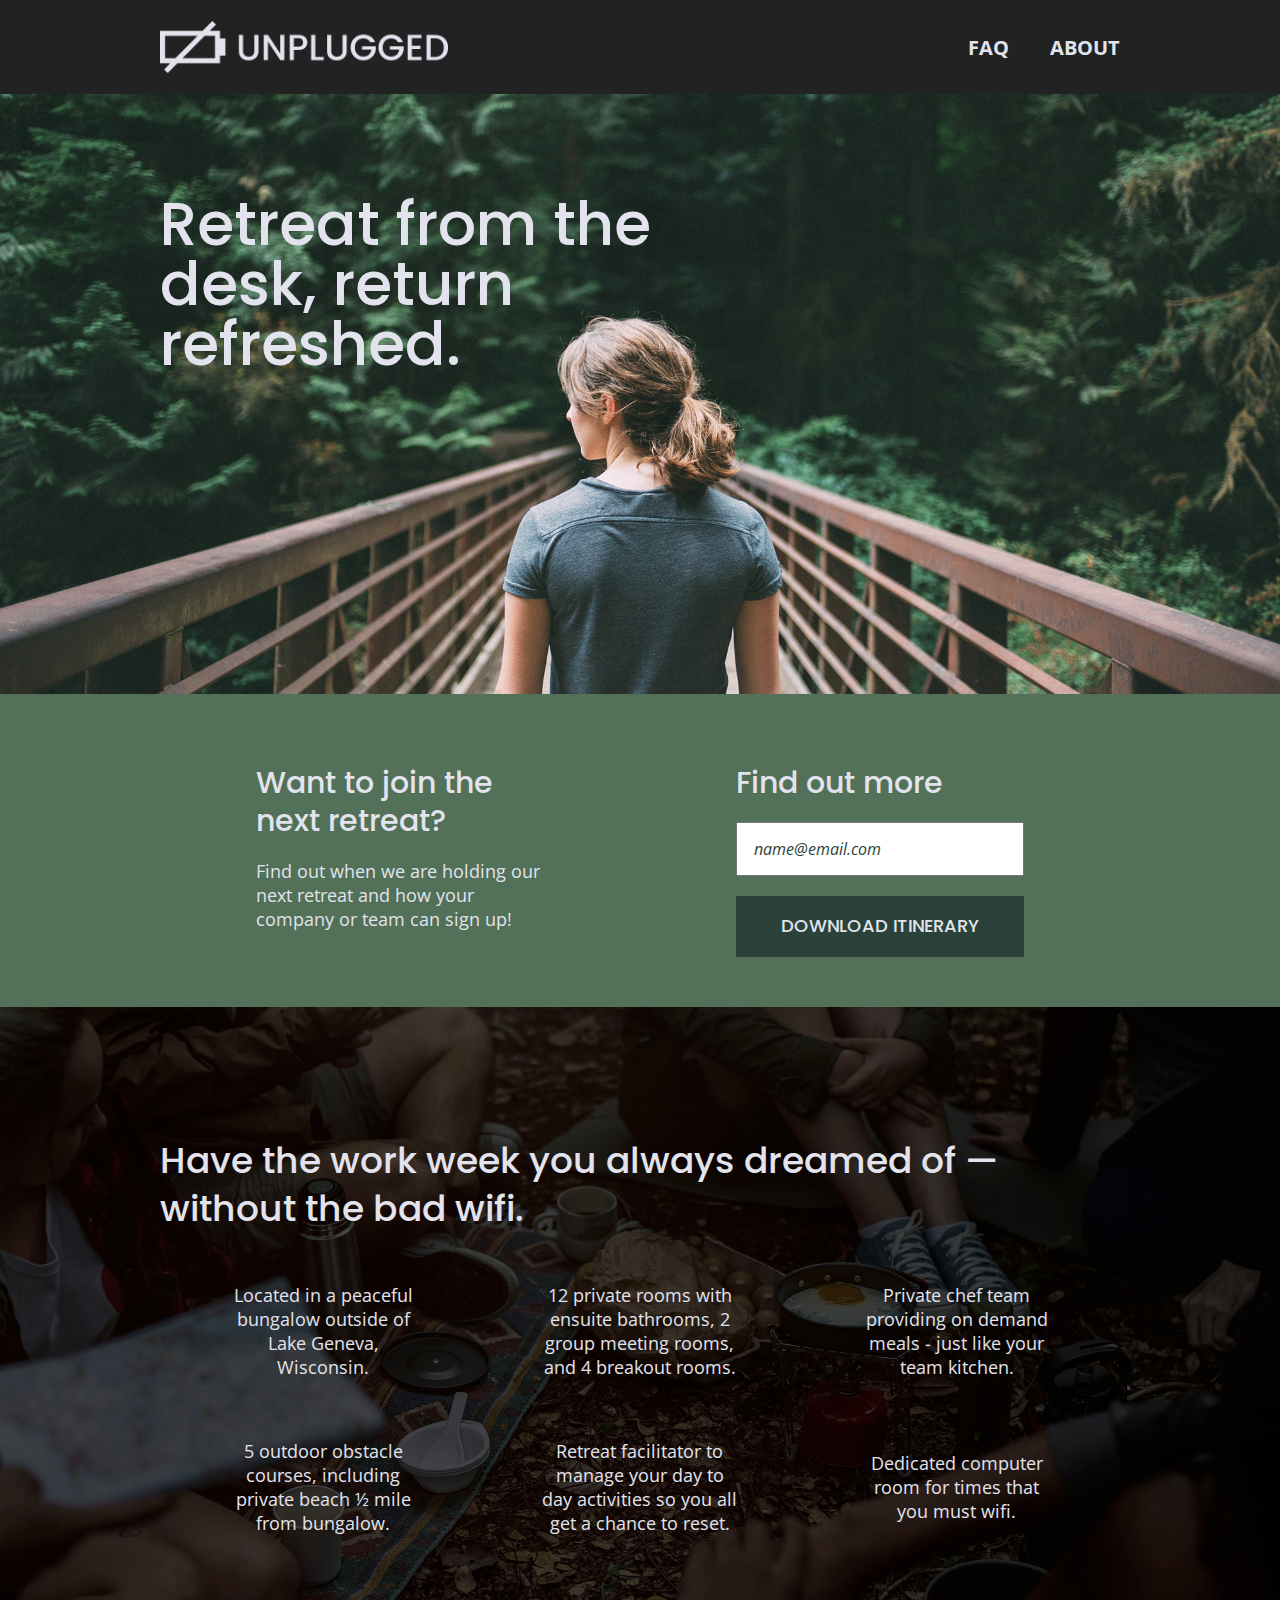
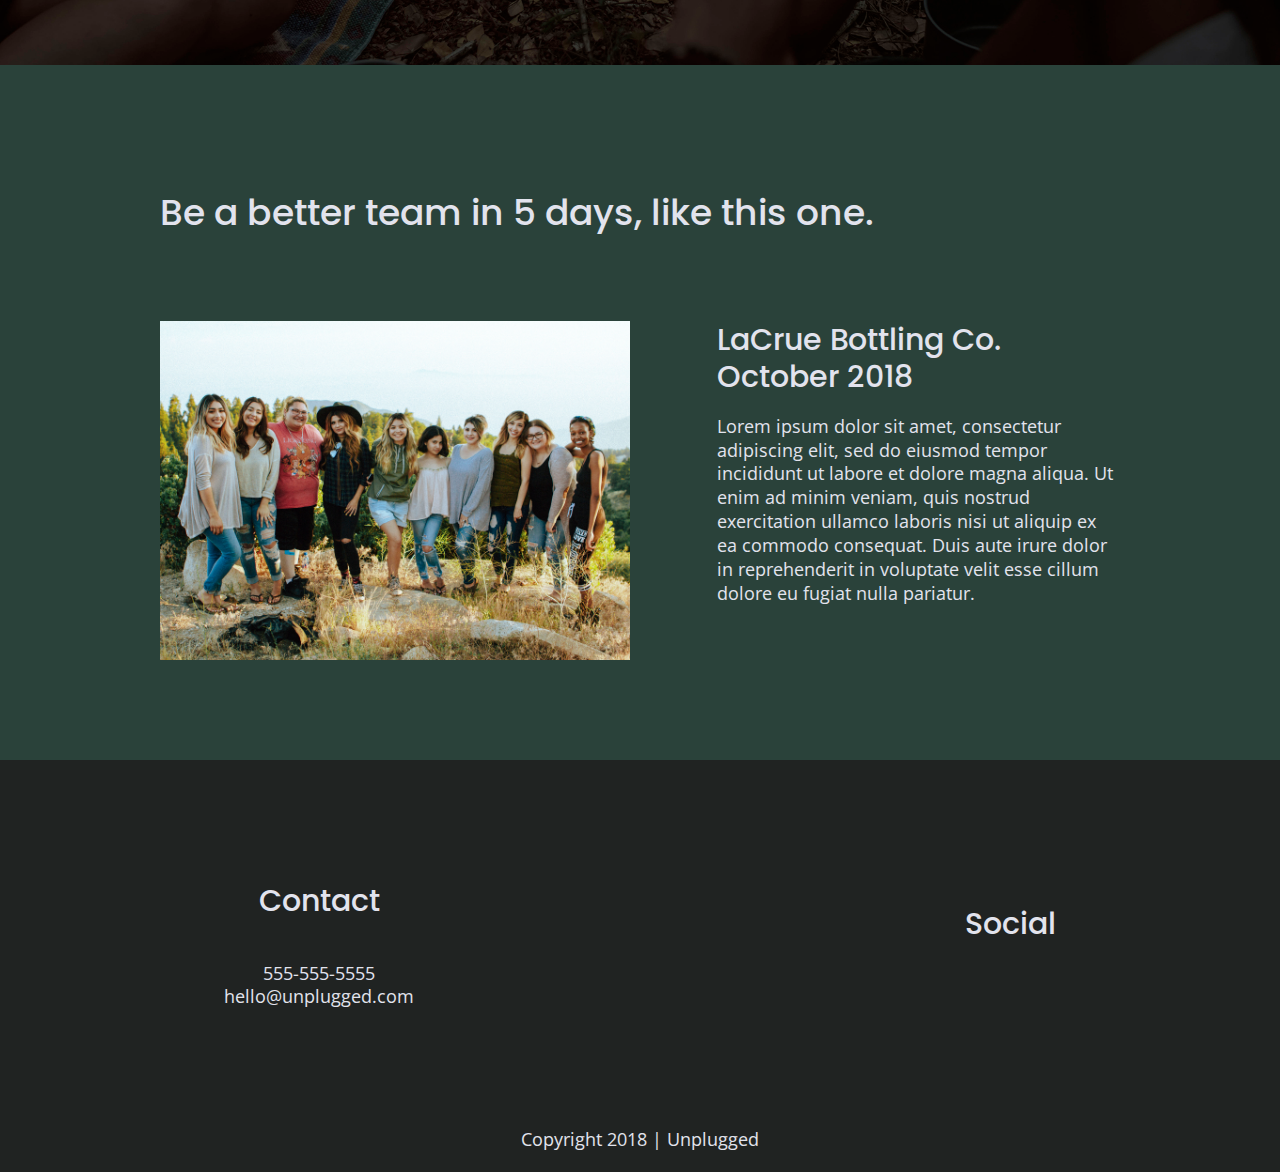
==== commit 4063d412: "add images and index update" ====
--- a/index.html
+++ b/index.html
@@ -18,17 +18,24 @@
 </head>
 
 <body>
+  <!--[if lte IE 9]>
+    <p class="browserupgrade">You are using an <strong>outdated</strong> browser. Please <a href="https://browsehappy.com/">upgrade your browser</a> to improve your experience and security.</p>
+  <![endif]-->
+
+  <!-- Add your site or application content here -->
   <header>
     <div class="content-wrapper">
-      <a href="#">
-        <img src="" alt="unplugged logo">
-      </a>
+      <figure>
+        <a href="#">
+          <img src="img/unpluggedlogo.png" alt="unplugged logo">
+        </a>
+      </figure>
       <div class="header-divider"></div>
       <nav>
-          <ul>
-            <li><a href="faq/index.html" target="_blank">FAQ</a></li>
-            <li><a href="about/index.html" target="_blank">About</a></li>
-          </ul>
+        <ul>
+          <li><a href="faq/index.html" target="_blank">FAQ</a></li>
+          <li><a href="about/index.html" target="_blank">About</a></li>
+        </ul>
       </nav>
     </div>
   </header>
@@ -41,123 +48,127 @@
       </div>
     </section>
 
-  <aside>
-    <div class="content-wrapper">
-      <div class="form-description">
-        <h3>Want to joing the next retreat?</h3>
-        <p>Find out when we are holding our next retreat and how your company or team can sign up!</p>
-      </div>
-      <div class="form">
-        <h3>Find out more</h3>
-        <input type="text" name="name" value="name@email.com">
-        <input type="button" value="Download Itinerary">
-      </div>
-    </div> <!-- aside content wrapper ends -->
-  </aside>
-
-  <section class="features">
-    <div class="content-wrapper">
-      <h2>Have the work week you always dream of - without the bad wifi.</h2>
-      <div class="features-items">
-        <article>
-          <p class="fontawesome-icon">
-          </p>
-          <p class="features-item-description">
-            Located in a peaceful bungalow outside of Lake Geneva, Wisconsin.
-          </p>
-        </article>
-        <article>
-          <p class="fontawesome-icon">
-          </p>
-          <p class="features-item-description">
-            12 private rooms with ensuite bathrooms, 2 group meeting rooms, and 4 breakout rooms.
-          </p>
-        </article>
-        <article>
-          <p class="fontawesome-icon">
-          </p>
-          <p class="features-item-description">
-            Private chef team providing on demand meals - just like your team kitchen.
-          </p>
-        </article>
-        <article>
-          <p class="fontawesome-icon">
-          </p>
-          <p class="features-item-description">
-            5 outdoor obstacle courses, including private beach ½ mile from bungalow.
-          </p>
-        </article>
-        <article>
-          <p class="fontawesome-icon">
-          </p>
-          <p class="features-item-description">
-            Retreat facilitator to manage your day to day activities so you all get a chance to rest.
-          </p>
-      </article>
-      <article>
-        <p class="fontawesome-icon">
-        </p>
-        <p class="features-item-description">
-          Dedicated computer room for times that you must wifi.
-        </p>
-      </article>
-    </div>
-  </div>
-</section>
-
-<section-class="reviews">
-  <div class="content-wrapper">
-    <h2>Be a better team in 5 days, like this one.</h2>
-    <article>
-      <div>
-        <h3>LaCrue Bottling Co. October 2018</h3>
-        <p>
-          Lorem ipsum dolor sit amet, consectetur adipiscing elit, sed do eiusmod tempor incididunt ut labore et
-          dolore magna aliqua. Ut enim ad minim veniam, quis nostrud exercitation ullamco laboris nisi ut aliquip
-          ex ea commodo consequat. Duis aute irure dolor in reprehenderit in voluptate velit esse cillum dolore eu
-          fugiat nulla pariatur.
-        </p>
-      </div>
-    </article>
-  </div>
-</section>
-
-</main> <!-- main wrapper -->
-
-<footer>
-  <div class="content-wrapper">
-    <div class="footer-content">
-      <div class="contact">
-        <h4>Contact</h4>
-        <address>
+    <aside>
+      <div class="content-wrapper">
+        <div class="form-description">
+          <h3>Want to join the next retreat?</h3>
           <p>
-            555-555-5555<br>
-            hello@unplugged.com
-          </p>
-        </address>
-      </div>
-      <div class="social">
-        <h4>Social</h4>
-        <div class="social-icons">
-          <p>
-            <a href="https://www.facebook.com/Skillcrush/" target="_blank"></a>
-          </p>
-          <p>
-            <a href="https://twitter.com/Skillcrush" target="_blank"></a>
-          </p>
-          <p>
-            <a href="https://www.instagram.com/skillcrush/" target="_blank"></a>
+            Find out when we are holding our next retreat and how your company or team can sign up!
           </p>
         </div>
+        <div class="form">
+          <h3>Find out more</h3>
+          <input type="text" name="name" value="name@email.com">
+          <input type="button" value="Download Itinerary">
+        </div>
+      </div> <!-- aside content wrapper ends -->
+    </aside>
+
+    <section class="features">
+      <div class="content-wrapper">
+        <h2>Have the work week you always dreamed of — without the bad wifi.</h2>
+        <div class="features-items">
+          <article>
+            <p class="fontawesome-icon">
+            </p>
+            <p class="features-item-description">
+              Located in a peaceful bungalow outside of Lake Geneva, Wisconsin.
+            </p>
+          </article>
+          <article>
+            <p class="fontawesome-icon">
+            </p>
+            <p class="features-item-description">
+              12 private rooms with ensuite bathrooms, 2 group meeting rooms, and 4 breakout rooms.
+            </p>
+          </article>
+          <article>
+            <p class="fontawesome-icon">
+            </p>
+            <p class="features-item-description">
+              Private chef team providing on demand meals - just like your team kitchen.
+            </p>
+          </article>
+          <article>
+            <p class="fontawesome-icon">
+            </p>
+            <p class="features-item-description">
+              5 outdoor obstacle courses, including private beach ½ mile from bungalow.
+            </p>
+          </article>
+          <article>
+            <p class="fontawesome-icon">
+            </p>
+            <p class="features-item-description">
+              Retreat facilitator to manage your day to day activities so you all get a chance to reset.
+            </p>
+          </article>
+          <article>
+            <p class="fontawesome-icon">
+            </p>
+            <p class="features-item-description">
+              Dedicated computer room for times that you must wifi.
+            </p>
+          </article>
+        </div>
       </div>
-    </div> <!-- footer content ends -->
-  </div>
-  <!--footer content-wrapper ends-->
-  <div class="copyright">
-    <p>Copyright 2021 | Unplugged</p>
-  </div>
-</footer>
+    </section>
 
+    <section class="reviews">
+      <div class="content-wrapper">
+        <h2>Be a better team in 5 days, like this one.</h2>
+        <article>
+          <figure>
+              <img src="img/unplugged-retreat-lacrue.jpg" alt="Group of happy people at an outdoor retreat.">
+          </figure>
+          <div>
+            <h3>LaCrue Bottling Co. October 2018</h3>
+            <p>
+              Lorem ipsum dolor sit amet, consectetur adipiscing elit, sed do eiusmod tempor incididunt ut labore et
+              dolore magna aliqua. Ut enim ad minim veniam, quis nostrud exercitation ullamco laboris nisi ut aliquip
+              ex ea commodo consequat. Duis aute irure dolor in reprehenderit in voluptate velit esse cillum dolore eu
+              fugiat nulla pariatur.
+            </p>
+          </div>
+        </article>
+      </div>
+    </section>
+
+  </main> <!-- main wrapper -->
+
+  <footer>
+    <div class="content-wrapper">
+      <div class="footer-content">
+        <div class="contact">
+          <h4>Contact</h4>
+          <address>
+            <p>
+              555-555-5555<br>
+              hello@unplugged.com
+            </p>
+          </address>
+        </div>
+        <div class="social">
+          <h4>Social</h4>
+          <div class="social-icons">
+            <p>
+              <a href="https://www.facebook.com/Skillcrush/" target="_blank"></a>
+            </p>
+            <p>
+              <a href="https://twitter.com/Skillcrush" target="_blank"></a>
+            </p>
+            <p>
+              <a href="https://www.instagram.com/skillcrush/" target="_blank"></a>
+            </p>
+          </div>
+        </div>
+      </div> <!-- footer content ends -->
+    </div>
+    <!--footer content-wrapper ends-->
+    <div class="copyright">
+      <p>Copyright 2018 | Unplugged</p>
+    </div>
+  </footer>
 
   <script src="js/vendor/modernizr-3.6.0.min.js"></script>
   <script src="https://code.jquery.com/jquery-3.3.1.min.js" integrity="sha256-FgpCb/KJQlLNfOu91ta32o/NMZxltwRo8QtmkMRdAu8="
--- a/css/main.css
+++ b/css/main.css
@@ -139,6 +139,14 @@
   line-height: 1.285;
 }
 
+img {
+ width: 100%;
+}
+
+figure {
+ margin: 0;
+}
+
 address {
  font-style: normal;
 }
@@ -165,6 +173,14 @@
 
 header .content-wrapper {
   margin: 0;
+  display: flex;
+  justify-content: center;
+  align-items: center;
+  flex-flow: row wrap;
+}
+
+header figure {
+  width: 60%;
   display: flex;
   justify-content: center;
   align-items: center;
@@ -238,6 +254,10 @@
 /* Hero Area */
 
 .hero-area {
+  background: url(../img/unplugged-retreat.jpg);
+  background-size: cover;
+  background-position: center;
+  min-height: 500px;
   display: flex;
   justify-content: center;
   flex-flow: row wrap;
@@ -289,6 +309,9 @@
 /* Features */
 
 .features {
+  background: url('../img/unplugged-retreat-features.jpg');
+  background-size: cover;
+  background-position: center;
   display: flex;
   justify-content: center;
   flex-flow: row wrap;
@@ -527,6 +550,10 @@
   }
   /* Hero Area */
 
+  .hero-area {
+    min-height: 600px;
+  }
+
   .hero-area h1 {
     font-size: 3em;
     line-height: 1;
@@ -575,6 +602,7 @@
     width: 85%;
   }
 
+  .reviews article figure,
   .reviews article div {
     width: 49%;
   }
@@ -721,12 +749,12 @@
 
   /* Reviews */
 
+  .reviews article div {
+    width: 42%;
+  }
+
   .reviews h2 {
     padding-bottom: 50px;
-  }
-
-  .reviews article div {
-    width: 42%;
   }
 
   footer h4 {
